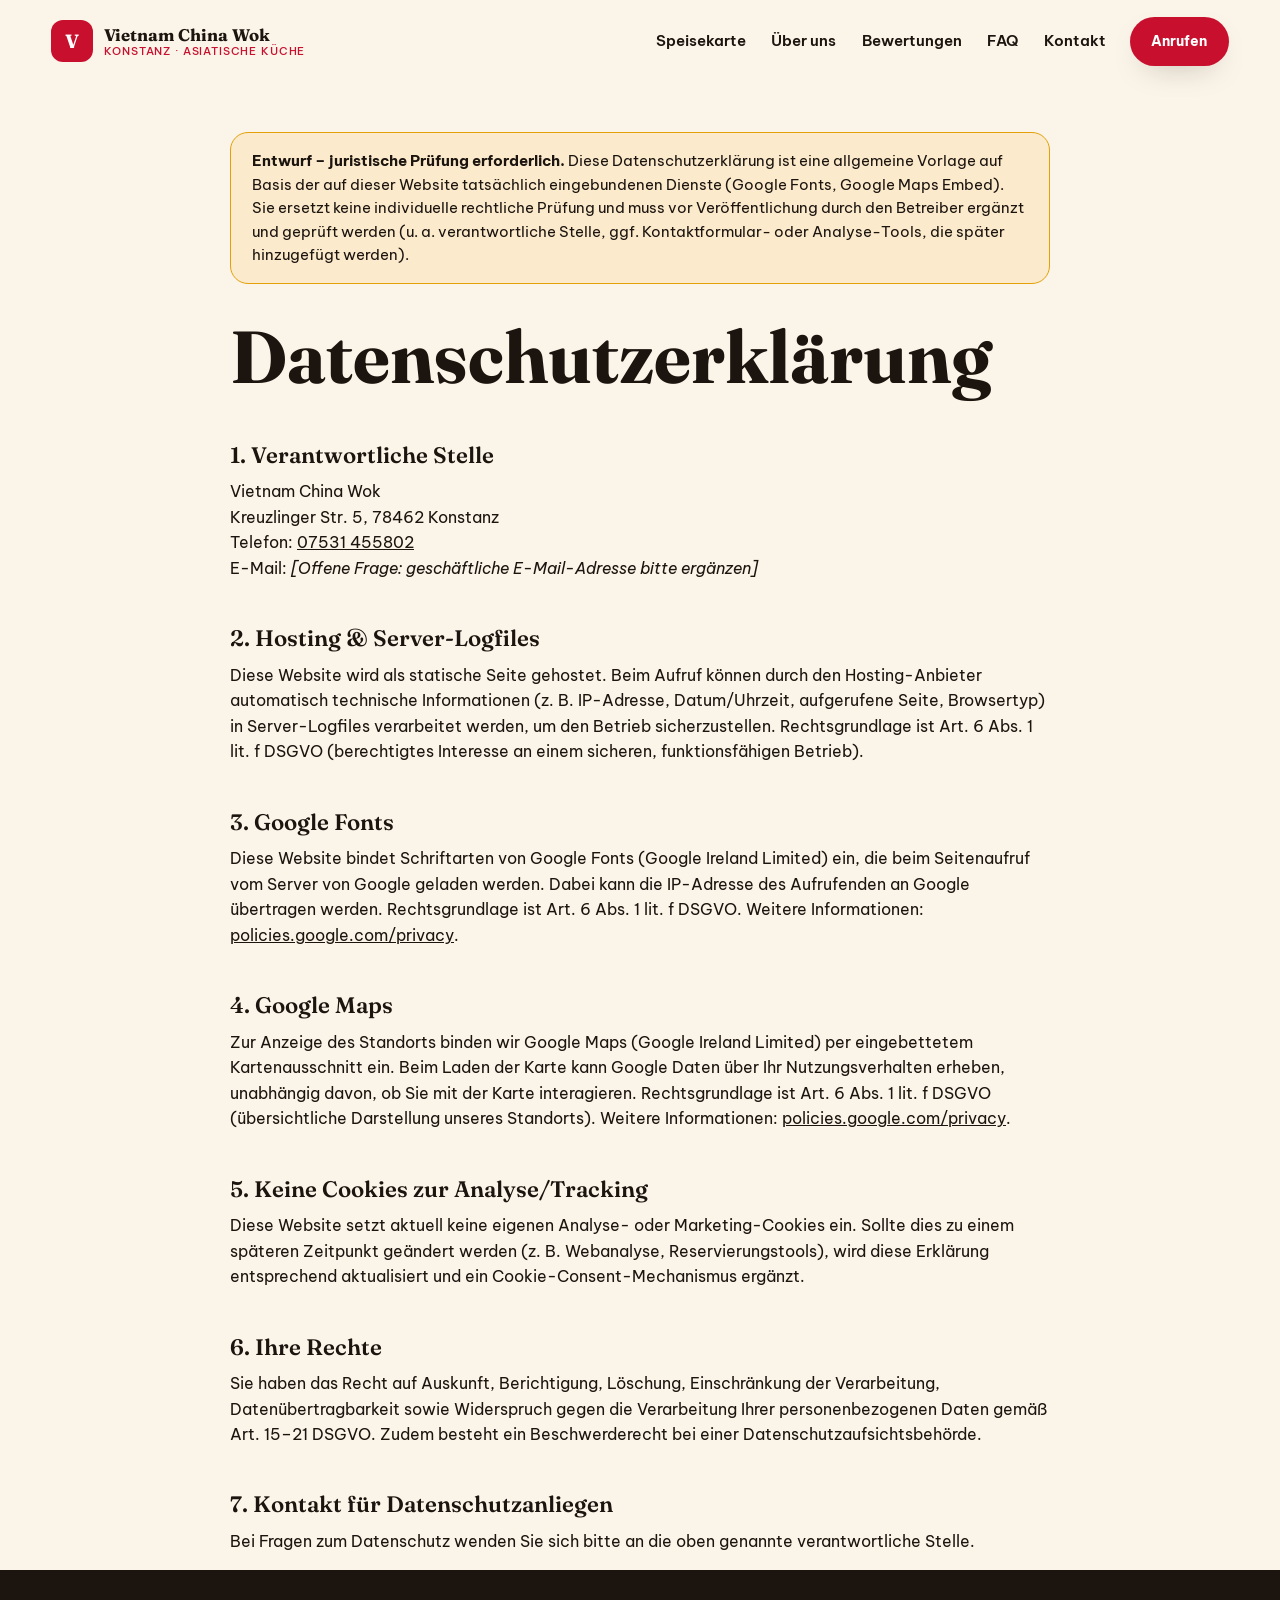
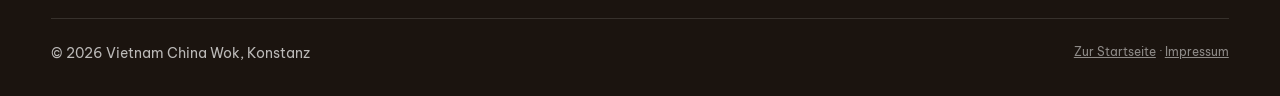
==== datenschutz.html @ 64f652b9 "Initial website: Vietnam China Wok Konstanz Static HTML/CSS/JS landing page with scroll-driven WebP " ====
<!doctype html>
<html lang="de">
<head>
<meta charset="UTF-8">
<meta name="viewport" content="width=device-width, initial-scale=1">
<title>Datenschutzerklärung – Vietnam China Wok Konstanz</title>
<meta name="robots" content="noindex, follow">
<link rel="canonical" href="https://vietnam-china-wok.aurora-innovations.de/datenschutz.html">
<link rel="icon" href="assets/icons/favicon.svg" type="image/svg+xml">
<link rel="preconnect" href="https://fonts.googleapis.com">
<link rel="preconnect" href="https://fonts.gstatic.com" crossorigin>
<link href="https://fonts.googleapis.com/css2?family=Be+Vietnam+Pro:wght@400;500;600;700&family=Fraunces:ital,wght@0,600;0,700;1,600&display=swap" rel="stylesheet">
<link rel="stylesheet" href="css/styles.css">
<!-- ENTWURF – juristische Prüfung erforderlich, bevor diese Seite live geschaltet wird. -->
</head>
<body>
<a class="skip-link" href="#main">Zum Inhalt springen</a>
<header class="site-header">
  <div class="container">
    <a class="brand" href="index.html">
      <span class="brand-mark" aria-hidden="true">V</span>
      <span class="brand-name">Vietnam China Wok<span>Konstanz · Asiatische Küche</span></span>
    </a>
    <nav class="nav" id="primary-nav" data-open="false" aria-label="Hauptnavigation">
      <a href="index.html#speisekarte-highlights">Speisekarte</a>
      <a href="index.html#ueber-uns">Über uns</a>
      <a href="index.html#bewertungen">Bewertungen</a>
      <a href="index.html#faq">FAQ</a>
      <a href="index.html#kontakt">Kontakt</a>
    </nav>
    <div class="header-cta">
      <a class="btn" href="tel:+497531455802">Anrufen</a>
      <button class="nav-toggle" id="nav-toggle" aria-expanded="false" aria-controls="primary-nav" aria-label="Menü öffnen">
        <svg viewBox="0 0 24 24" fill="none" stroke="currentColor" stroke-width="2" stroke-linecap="round"><path d="M3 6h18M3 12h18M3 18h18"/></svg>
      </button>
    </div>
  </div>
</header>

<main id="main" class="legal-page">
  <div class="container">
    <div class="legal-notice">
      <strong>Entwurf – juristische Prüfung erforderlich.</strong> Diese Datenschutzerklärung ist eine allgemeine Vorlage auf Basis der auf dieser Website tatsächlich eingebundenen Dienste (Google Fonts, Google Maps Embed). Sie ersetzt keine individuelle rechtliche Prüfung und muss vor Veröffentlichung durch den Betreiber ergänzt und geprüft werden (u. a. verantwortliche Stelle, ggf. Kontaktformular- oder Analyse-Tools, die später hinzugefügt werden).
    </div>

    <h1>Datenschutzerklärung</h1>

    <h2>1. Verantwortliche Stelle</h2>
    <p>
      Vietnam China Wok<br>
      Kreuzlinger Str. 5, 78462 Konstanz<br>
      Telefon: <a href="tel:+497531455802">07531 455802</a><br>
      E-Mail: <em>[Offene Frage: geschäftliche E-Mail-Adresse bitte ergänzen]</em>
    </p>

    <h2>2. Hosting &amp; Server-Logfiles</h2>
    <p>Diese Website wird als statische Seite gehostet. Beim Aufruf können durch den Hosting-Anbieter automatisch technische Informationen (z. B. IP-Adresse, Datum/Uhrzeit, aufgerufene Seite, Browsertyp) in Server-Logfiles verarbeitet werden, um den Betrieb sicherzustellen. Rechtsgrundlage ist Art. 6 Abs. 1 lit. f DSGVO (berechtigtes Interesse an einem sicheren, funktionsfähigen Betrieb).</p>

    <h2>3. Google Fonts</h2>
    <p>Diese Website bindet Schriftarten von Google Fonts (Google Ireland Limited) ein, die beim Seitenaufruf vom Server von Google geladen werden. Dabei kann die IP-Adresse des Aufrufenden an Google übertragen werden. Rechtsgrundlage ist Art. 6 Abs. 1 lit. f DSGVO. Weitere Informationen: <a href="https://policies.google.com/privacy" target="_blank" rel="noopener noreferrer">policies.google.com/privacy</a>.</p>

    <h2>4. Google Maps</h2>
    <p>Zur Anzeige des Standorts binden wir Google Maps (Google Ireland Limited) per eingebettetem Kartenausschnitt ein. Beim Laden der Karte kann Google Daten über Ihr Nutzungsverhalten erheben, unabhängig davon, ob Sie mit der Karte interagieren. Rechtsgrundlage ist Art. 6 Abs. 1 lit. f DSGVO (übersichtliche Darstellung unseres Standorts). Weitere Informationen: <a href="https://policies.google.com/privacy" target="_blank" rel="noopener noreferrer">policies.google.com/privacy</a>.</p>

    <h2>5. Keine Cookies zur Analyse/Tracking</h2>
    <p>Diese Website setzt aktuell keine eigenen Analyse- oder Marketing-Cookies ein. Sollte dies zu einem späteren Zeitpunkt geändert werden (z. B. Webanalyse, Reservierungstools), wird diese Erklärung entsprechend aktualisiert und ein Cookie-Consent-Mechanismus ergänzt.</p>

    <h2>6. Ihre Rechte</h2>
    <p>Sie haben das Recht auf Auskunft, Berichtigung, Löschung, Einschränkung der Verarbeitung, Datenübertragbarkeit sowie Widerspruch gegen die Verarbeitung Ihrer personenbezogenen Daten gemäß Art. 15–21 DSGVO. Zudem besteht ein Beschwerderecht bei einer Datenschutzaufsichtsbehörde.</p>

    <h2>7. Kontakt für Datenschutzanliegen</h2>
    <p>Bei Fragen zum Datenschutz wenden Sie sich bitte an die oben genannte verantwortliche Stelle.</p>
  </div>
</main>

<footer class="site-footer">
  <div class="container">
    <div class="footer-bottom">
      <span>&copy; <span id="current-year">2026</span> Vietnam China Wok, Konstanz</span>
      <span class="legal-note"><a href="index.html" style="color:inherit;">Zur Startseite</a> &middot; <a href="impressum.html" style="color:inherit;">Impressum</a></span>
    </div>
  </div>
</footer>
<script src="js/main.js" defer></script>
</body>
</html>
---- css/styles.css ----
/* ==========================================================================
   Vietnam China Wok – Design Tokens & Base
   ========================================================================== */

:root {
  --color-bg: #FBF4E8;
  --color-bg-alt: #F3E5C8;
  --color-surface: #FFFFFF;
  --color-ink: #1B140F;
  --color-ink-soft: #5B4C42;
  --color-primary: #C8102E;
  --color-primary-dark: #8F0B21;
  --color-primary-soft: #F6D9DD;
  --color-accent: #E3A008;
  --color-accent-soft: #FBEACB;
  --color-line: rgba(27, 20, 15, 0.12);

  --font-display: "Fraunces", "Georgia", serif;
  --font-body: "Be Vietnam Pro", "Segoe UI", system-ui, sans-serif;

  --radius-sm: 10px;
  --radius-md: 18px;
  --radius-lg: 28px;

  --shadow-soft: 0 12px 32px -16px rgba(27, 20, 15, 0.35);
  --shadow-strong: 0 24px 60px -20px rgba(27, 20, 15, 0.45);

  --container: min(1180px, 92vw);
  --header-h: 84px;

  color-scheme: light;
}

* , *::before, *::after { box-sizing: border-box; }

html {
  scroll-behavior: smooth;
  scroll-padding-top: calc(var(--header-h) + 12px);
}

@media (prefers-reduced-motion: reduce) {
  html { scroll-behavior: auto; }
}

body {
  margin: 0;
  font-family: var(--font-body);
  color: var(--color-ink);
  background: var(--color-bg);
  line-height: 1.6;
  font-size: 16px;
  -webkit-font-smoothing: antialiased;
}

img { max-width: 100%; display: block; }

a { color: inherit; }

h1, h2, h3, h4 {
  font-family: var(--font-display);
  line-height: 1.12;
  margin: 0 0 0.5em;
  color: var(--color-ink);
  font-weight: 600;
}

h1 { font-size: clamp(2.6rem, 6vw, 4.6rem); font-weight: 700; }
h2 { font-size: clamp(2rem, 4vw, 2.9rem); }
h3 { font-size: clamp(1.25rem, 2.4vw, 1.6rem); }

p { margin: 0 0 1em; }

.container {
  width: var(--container);
  margin-inline: auto;
}

.eyebrow {
  display: inline-flex;
  align-items: center;
  gap: 0.5em;
  font-family: var(--font-body);
  font-weight: 700;
  letter-spacing: 0.14em;
  text-transform: uppercase;
  font-size: 0.78rem;
  color: var(--color-primary);
  margin-bottom: 0.9em;
}

.eyebrow::before {
  content: "";
  width: 22px;
  height: 2px;
  background: var(--color-accent);
  display: inline-block;
}

.section {
  padding: clamp(3.5rem, 8vw, 6.5rem) 0;
}

.section--alt { background: var(--color-bg-alt); }

.section-head {
  max-width: 640px;
  margin-bottom: clamp(2rem, 4vw, 3rem);
}

.section-head.center { margin-inline: auto; text-align: center; }

.lede {
  font-size: 1.15rem;
  color: var(--color-ink-soft);
}

/* Buttons ------------------------------------------------------------- */

.btn {
  --btn-bg: var(--color-primary);
  --btn-fg: #fff;
  display: inline-flex;
  align-items: center;
  justify-content: center;
  gap: 0.6em;
  padding: 0.95em 1.7em;
  border-radius: 999px;
  font-weight: 700;
  font-size: 0.98rem;
  text-decoration: none;
  background: var(--btn-bg);
  color: var(--btn-fg);
  border: 2px solid transparent;
  cursor: pointer;
  transition: transform 0.25s ease, box-shadow 0.25s ease, background 0.25s ease;
  box-shadow: var(--shadow-soft);
}

.btn:hover, .btn:focus-visible { transform: translateY(-2px); box-shadow: var(--shadow-strong); }

.btn--ghost {
  --btn-bg: transparent;
  --btn-fg: var(--color-ink);
  border-color: var(--color-ink);
  box-shadow: none;
}

.btn--ghost:hover, .btn--ghost:focus-visible {
  background: var(--color-ink);
  --btn-fg: var(--color-bg);
}

.btn--on-dark {
  --btn-bg: var(--color-accent);
  --btn-fg: #1B140F;
}

.btn--ghost-on-dark {
  --btn-bg: transparent;
  --btn-fg: #fff;
  border-color: rgba(255,255,255,0.65);
  box-shadow: none;
}
.btn--ghost-on-dark:hover, .btn--ghost-on-dark:focus-visible {
  background: rgba(255,255,255,0.12);
  --btn-fg: #fff;
}

:focus-visible {
  outline: 3px solid var(--color-accent);
  outline-offset: 3px;
}

/* Skip link ------------------------------------------------------------ */
.skip-link {
  position: absolute;
  left: 1rem;
  top: -60px;
  background: var(--color-ink);
  color: #fff;
  padding: 0.8em 1.2em;
  border-radius: var(--radius-sm);
  z-index: 1000;
  transition: top 0.2s ease;
}
.skip-link:focus { top: 1rem; }

/* Header ---------------------------------------------------------------- */

.site-header {
  position: fixed;
  inset: 0 0 auto 0;
  height: var(--header-h);
  z-index: 500;
  display: flex;
  align-items: center;
  border-bottom: 1px solid transparent;
  transition: border-color 0.3s ease, box-shadow 0.3s ease;
}

/* backdrop-filter lives on a ::before (not the header itself) so it doesn't
   become the containing block for the fixed-position mobile nav panel. */
.site-header::before {
  content: "";
  position: absolute;
  inset: 0;
  z-index: -1;
  background: rgba(251, 244, 232, 0.85);
  backdrop-filter: blur(10px);
  transition: background 0.3s ease;
}

.site-header.is-scrolled {
  border-color: var(--color-line);
  box-shadow: 0 8px 24px -18px rgba(0,0,0,0.4);
}

.site-header.is-scrolled::before {
  background: rgba(251, 244, 232, 0.96);
}

.site-header .container {
  display: flex;
  align-items: center;
  justify-content: space-between;
  gap: 1.5rem;
}

.brand {
  display: flex;
  align-items: center;
  gap: 0.7em;
  text-decoration: none;
  flex: 0 0 auto;
  margin-right: auto;
}

.brand-mark {
  width: 42px;
  height: 42px;
  border-radius: 12px;
  background: var(--color-primary);
  color: #fff;
  display: grid;
  place-items: center;
  font-family: var(--font-display);
  font-weight: 700;
  font-size: 1.2rem;
  flex-shrink: 0;
}

.brand-name {
  font-family: var(--font-display);
  font-weight: 700;
  font-size: 1.05rem;
  color: var(--color-ink);
  white-space: nowrap;
  line-height: 1.15;
}
.brand-name span { display: block; font-family: var(--font-body); font-weight: 500; font-size: 0.66rem; letter-spacing: 0.08em; text-transform: uppercase; color: var(--color-primary); }

.nav {
  display: flex;
  align-items: center;
  gap: clamp(1.1rem, 2vw, 2.1rem);
}

.nav a {
  text-decoration: none;
  font-weight: 600;
  font-size: 0.95rem;
  white-space: nowrap;
  color: var(--color-ink);
  position: relative;
  padding: 0.3em 0;
}

.nav a::after {
  content: "";
  position: absolute;
  left: 0; right: 0; bottom: -2px;
  height: 2px;
  background: var(--color-primary);
  transform: scaleX(0);
  transform-origin: left;
  transition: transform 0.25s ease;
}

.nav a:hover::after, .nav a:focus-visible::after { transform: scaleX(1); }

.header-cta { display: flex; align-items: center; gap: 0.9rem; flex: 0 0 auto; }
.header-cta .btn { padding: 0.75em 1.35em; font-size: 0.9rem; }

.nav-toggle {
  display: none;
  width: 44px; height: 44px;
  border-radius: 10px;
  border: 1px solid var(--color-line);
  background: var(--color-surface);
  align-items: center;
  justify-content: center;
  cursor: pointer;
}
.nav-toggle svg { width: 22px; height: 22px; }

@media (max-width: 900px) {
  .nav { position: fixed; inset: var(--header-h) 0 0 0; background: var(--color-bg); flex-direction: column; justify-content: flex-start; padding: 2rem 6vw; gap: 1.4rem; transform: translateX(100%); transition: transform 0.3s ease; overflow-y: auto; }
  .nav[data-open="true"] { transform: translateX(0); }
  .nav a { font-size: 1.2rem; }
  .nav-toggle { display: inline-flex; }
  .header-cta .btn--ghost { display: none; }
}

@media (max-width: 480px) {
  .brand-name { font-size: 0.88rem; white-space: normal; line-height: 1.2; }
  .brand-name span { display: none; }
  .brand-mark { width: 36px; height: 36px; font-size: 1.05rem; }
  .header-cta { gap: 0.5rem; }
  .header-cta .btn { padding: 0.65em 0.9em; font-size: 0.82rem; }
  .nav-toggle { width: 38px; height: 38px; }
  .site-header .container { gap: 0.6rem; }
}

/* ==========================================================================
   Hero
   ========================================================================== */

.hero-wrapper {
  position: relative;
  height: 380vh;
}

.hero-sticky {
  position: sticky;
  top: 0;
  height: 100vh;
  overflow: hidden;
  display: flex;
  align-items: center;
  color: #fff;
}

.hero-bg {
  position: absolute;
  inset: 0;
  z-index: 0;
  background: #1B140F;
}

.hero-bg canvas,
.hero-bg img.hero-poster {
  position: absolute;
  inset: 0;
  width: 100%;
  height: 100%;
  object-fit: cover;
}

.hero-bg::after {
  content: "";
  position: absolute;
  inset: 0;
  background: linear-gradient(180deg, rgba(15, 10, 8, 0.55) 0%, rgba(15, 10, 8, 0.35) 40%, rgba(15, 10, 8, 0.78) 100%);
}

.hero-content {
  position: relative;
  z-index: 2;
  width: var(--container);
  margin-inline: auto;
  max-width: 720px;
}

.hero-content .eyebrow { color: var(--color-accent); }
.hero-content .eyebrow::before { background: #fff; }

.hero-content h1 { color: #fff; }
.hero-content h1 em { font-style: italic; color: var(--color-accent); }

.hero-lede {
  font-size: 1.2rem;
  color: rgba(255,255,255,0.88);
  max-width: 46ch;
}

.hero-actions { display: flex; gap: 1rem; flex-wrap: wrap; margin-top: 1.8rem; }

.hero-meta {
  margin-top: 3rem;
  display: flex;
  gap: 2.2rem;
  flex-wrap: wrap;
  font-size: 0.9rem;
  color: rgba(255,255,255,0.85);
}
.hero-meta strong { display: block; color: #fff; font-family: var(--font-display); font-size: 1.3rem; }

.scroll-cue {
  position: absolute;
  left: 50%;
  bottom: 2.2rem;
  transform: translateX(-50%);
  z-index: 2;
  display: flex;
  flex-direction: column;
  align-items: center;
  gap: 0.5rem;
  color: rgba(255,255,255,0.75);
  font-size: 0.72rem;
  letter-spacing: 0.16em;
  text-transform: uppercase;
}
.scroll-cue .stick { width: 1px; height: 34px; background: linear-gradient(180deg, rgba(255,255,255,0.9), transparent); animation: scrollcue 1.8s ease-in-out infinite; }

@keyframes scrollcue {
  0% { transform: scaleY(0.3); opacity: 0.3; transform-origin: top; }
  50% { transform: scaleY(1); opacity: 1; transform-origin: top; }
  100% { transform: scaleY(0.3); opacity: 0.3; transform-origin: bottom; }
}

@media (prefers-reduced-motion: reduce) {
  .hero-wrapper { height: auto; }
  .hero-sticky { position: relative; height: 92vh; min-height: 620px; }
  .scroll-cue .stick { animation: none; height: 24px; }
}

@media (max-width: 900px) {
  .hero-wrapper { height: 320vh; }
  .hero-sticky { min-height: 560px; align-items: flex-start; padding-top: calc(var(--header-h) + 1.6rem); }
  .hero-meta { gap: 1.4rem; }
}

/* ==========================================================================
   USP strip
   ========================================================================== */

.usp-strip {
  background: var(--color-ink);
  color: #fff;
  position: relative;
  z-index: 3;
}

.usp-strip .container {
  display: grid;
  grid-template-columns: repeat(4, 1fr);
  gap: 1.5rem;
  padding-block: 2.2rem;
}

.usp-item { display: flex; align-items: flex-start; gap: 0.8rem; }
.usp-item svg { width: 26px; height: 26px; flex-shrink: 0; color: var(--color-accent); margin-top: 2px; }
.usp-item h3 { font-size: 0.98rem; margin-bottom: 0.15em; color: #fff; }
.usp-item p { margin: 0; font-size: 0.85rem; color: rgba(255,255,255,0.72); }

@media (max-width: 900px) {
  .usp-strip .container { grid-template-columns: repeat(2, 1fr); }
}

/* ==========================================================================
   Menu highlights
   ========================================================================== */

.menu-grid {
  display: grid;
  grid-template-columns: repeat(3, 1fr);
  gap: 1.6rem;
}

.menu-card {
  background: var(--color-surface);
  border-radius: var(--radius-lg);
  overflow: hidden;
  box-shadow: var(--shadow-soft);
  display: flex;
  flex-direction: column;
  transition: transform 0.3s ease, box-shadow 0.3s ease;
}
.menu-card:hover { transform: translateY(-6px); box-shadow: var(--shadow-strong); }

.menu-card figure { margin: 0; aspect-ratio: 4/3; overflow: hidden; }
.menu-card img { width: 100%; height: 100%; object-fit: cover; transition: transform 0.5s ease; }
.menu-card:hover img { transform: scale(1.06); }

.menu-card-body { padding: 1.4rem 1.5rem 1.7rem; display: flex; flex-direction: column; gap: 0.5rem; flex: 1; }
.menu-card-body .tag { font-size: 0.72rem; text-transform: uppercase; letter-spacing: 0.1em; color: var(--color-primary); font-weight: 700; }
.menu-card-body p { color: var(--color-ink-soft); font-size: 0.94rem; margin-bottom: 0; }

.menu-note {
  margin-top: 2.2rem;
  padding: 1.1rem 1.4rem;
  border-radius: var(--radius-md);
  background: var(--color-accent-soft);
  border: 1px dashed var(--color-accent);
  font-size: 0.92rem;
  color: var(--color-ink-soft);
}

@media (max-width: 960px) {
  .menu-grid { grid-template-columns: repeat(2, 1fr); }
}
@media (max-width: 620px) {
  .menu-grid { grid-template-columns: 1fr; }
}

/* ==========================================================================
   About / split section
   ========================================================================== */

.split {
  display: grid;
  grid-template-columns: 1fr 1fr;
  gap: clamp(2rem, 5vw, 4rem);
  align-items: center;
}

.split-media {
  position: relative;
  border-radius: var(--radius-lg);
  overflow: hidden;
  box-shadow: var(--shadow-strong);
  aspect-ratio: 5/4;
}
.split-media img { width: 100%; height: 100%; object-fit: cover; }

.stat-card {
  position: absolute;
  left: 1.4rem;
  bottom: 1.4rem;
  background: rgba(27,20,15,0.85);
  color: #fff;
  padding: 1rem 1.3rem;
  border-radius: var(--radius-md);
  backdrop-filter: blur(6px);
}
.stat-card strong { display: block; font-family: var(--font-display); font-size: 1.6rem; color: var(--color-accent); }
.stat-card span { font-size: 0.78rem; color: rgba(255,255,255,0.8); }

.about-list { list-style: none; margin: 1.6rem 0 0; padding: 0; display: grid; gap: 0.9rem; }
.about-list li { display: flex; gap: 0.7em; align-items: flex-start; font-size: 0.98rem; color: var(--color-ink-soft); }
.about-list svg { width: 20px; height: 20px; color: var(--color-primary); flex-shrink: 0; margin-top: 2px; }

@media (max-width: 900px) {
  .split { grid-template-columns: 1fr; }
}

/* ==========================================================================
   Testimonials
   ========================================================================== */

.testimonial-grid {
  display: grid;
  grid-template-columns: repeat(3, 1fr);
  gap: 1.5rem;
}

.testimonial-card {
  background: var(--color-surface);
  border-radius: var(--radius-lg);
  padding: 1.8rem;
  box-shadow: var(--shadow-soft);
}

.stars { color: var(--color-accent); letter-spacing: 0.15em; margin-bottom: 0.7em; font-size: 1rem; }
.testimonial-card p { font-size: 0.98rem; color: var(--color-ink-soft); font-style: italic; }
.testimonial-card footer { font-size: 0.82rem; font-weight: 700; color: var(--color-ink); margin-top: 0.8em; }

.rating-banner {
  display: flex;
  gap: 2.4rem;
  flex-wrap: wrap;
  align-items: center;
  margin-top: 2.4rem;
  padding-top: 1.8rem;
  border-top: 1px solid var(--color-line);
}
.rating-banner .rb-item strong { font-family: var(--font-display); font-size: 1.7rem; display: block; }
.rating-banner .rb-item span { font-size: 0.8rem; color: var(--color-ink-soft); }

@media (max-width: 960px) {
  .testimonial-grid { grid-template-columns: 1fr; }
}

/* ==========================================================================
   FAQ
   ========================================================================== */

.faq-list { display: grid; gap: 0.9rem; max-width: 820px; }

.faq-item {
  background: var(--color-surface);
  border-radius: var(--radius-md);
  box-shadow: var(--shadow-soft);
  overflow: hidden;
}

.faq-item summary {
  list-style: none;
  cursor: pointer;
  padding: 1.2rem 1.5rem;
  display: flex;
  align-items: center;
  justify-content: space-between;
  gap: 1rem;
  font-weight: 700;
  font-size: 1rem;
}
.faq-item summary::-webkit-details-marker { display: none; }
.faq-item summary .plus { flex-shrink: 0; width: 24px; height: 24px; border-radius: 50%; background: var(--color-accent-soft); color: var(--color-primary); display: grid; place-items: center; font-size: 1.1rem; transition: transform 0.25s ease; }
.faq-item[open] summary .plus { transform: rotate(45deg); }

.faq-item .faq-answer { padding: 0 1.5rem 1.4rem; color: var(--color-ink-soft); font-size: 0.96rem; }

/* ==========================================================================
   Contact / Map / Hours
   ========================================================================== */

.contact-grid {
  display: grid;
  grid-template-columns: 1fr 1.2fr;
  gap: clamp(1.6rem, 4vw, 3rem);
  align-items: stretch;
}

.contact-card {
  background: var(--color-ink);
  color: #fff;
  border-radius: var(--radius-lg);
  padding: clamp(1.8rem, 3vw, 2.6rem);
  display: flex;
  flex-direction: column;
  gap: 1.6rem;
}

.contact-row { display: flex; gap: 0.9rem; align-items: flex-start; }
.contact-row svg { width: 22px; height: 22px; color: var(--color-accent); flex-shrink: 0; margin-top: 2px; }
.contact-row h3 { color: #fff; font-size: 0.95rem; margin-bottom: 0.2em; }
.contact-row p, .contact-row a { color: rgba(255,255,255,0.78); text-decoration: none; font-size: 0.94rem; }
.contact-row a:hover { color: var(--color-accent); }

.hours-table { width: 100%; border-collapse: collapse; font-size: 0.94rem; }
.hours-table td { padding: 0.35em 0; color: rgba(255,255,255,0.85); }
.hours-table td:last-child { text-align: right; font-weight: 600; color: #fff; }

.hours-note { font-size: 0.8rem; color: rgba(255,255,255,0.55); margin-top: -0.6rem; }

.map-frame {
  border-radius: var(--radius-lg);
  overflow: hidden;
  box-shadow: var(--shadow-soft);
  min-height: 340px;
}
.map-frame iframe { width: 100%; height: 100%; min-height: 340px; border: 0; display: block; }

.social-row { display: flex; gap: 0.7rem; margin-top: auto; }
.social-row a { width: 40px; height: 40px; border-radius: 50%; border: 1px solid rgba(255,255,255,0.3); display: grid; place-items: center; transition: background 0.2s ease, border-color 0.2s ease; }
.social-row a:hover { background: var(--color-accent); border-color: var(--color-accent); }
.social-row svg { width: 18px; height: 18px; }

@media (max-width: 900px) {
  .contact-grid { grid-template-columns: 1fr; }
}

/* ==========================================================================
   Final CTA
   ========================================================================== */

.final-cta {
  background: linear-gradient(135deg, var(--color-primary), var(--color-primary-dark));
  color: #fff;
  border-radius: var(--radius-lg);
  padding: clamp(2.4rem, 6vw, 4rem);
  text-align: center;
}
.final-cta h2 { color: #fff; }
.final-cta p { color: rgba(255,255,255,0.85); max-width: 52ch; margin-inline: auto; }
.final-cta .hero-actions { justify-content: center; }

/* ==========================================================================
   Footer
   ========================================================================== */

.site-footer {
  background: var(--color-ink);
  color: rgba(255,255,255,0.7);
  padding: 3rem 0 2rem;
  font-size: 0.88rem;
}
.footer-grid { display: flex; flex-wrap: wrap; justify-content: space-between; gap: 2rem; margin-bottom: 2rem; }
.footer-brand { max-width: 320px; }
.footer-brand .brand-name { color: #fff; }
.footer-links { display: flex; gap: 2.5rem; flex-wrap: wrap; }
.footer-links h4 { color: #fff; font-family: var(--font-body); font-size: 0.82rem; text-transform: uppercase; letter-spacing: 0.08em; margin-bottom: 0.8em; }
.footer-links ul { list-style: none; margin: 0; padding: 0; display: grid; gap: 0.55em; }
.footer-links a { text-decoration: none; color: rgba(255,255,255,0.68); }
.footer-links a:hover { color: var(--color-accent); }
.footer-bottom { border-top: 1px solid rgba(255,255,255,0.12); padding-top: 1.4rem; display: flex; flex-wrap: wrap; gap: 1rem; justify-content: space-between; }
.footer-bottom .legal-note { color: rgba(255,255,255,0.5); font-size: 0.78rem; max-width: 60ch; }

/* ==========================================================================
   Legal pages
   ========================================================================== */

.legal-page { padding-top: calc(var(--header-h) + 3rem); }
.legal-page .container { max-width: 820px; }
.legal-page h1 { margin-bottom: 0.3em; }
.legal-page h2 { margin-top: 2em; font-size: 1.4rem; }
.legal-notice {
  background: var(--color-accent-soft);
  border: 1px solid var(--color-accent);
  border-radius: var(--radius-md);
  padding: 1rem 1.3rem;
  font-size: 0.92rem;
  margin-bottom: 2rem;
}

/* Menu page -------------------------------------------------------------- */
.menu-page-list { display: grid; gap: 2.6rem; }
.menu-category h2 { border-bottom: 2px solid var(--color-accent); padding-bottom: 0.4em; margin-bottom: 1em; }
.menu-items { display: grid; gap: 0.9rem; }
.menu-line { display: flex; justify-content: space-between; gap: 1rem; padding: 0.7em 0; border-bottom: 1px dashed var(--color-line); }
.menu-line .name { font-weight: 700; }
.menu-line .desc { display: block; font-weight: 400; color: var(--color-ink-soft); font-size: 0.88rem; margin-top: 0.15em; }
.menu-line .price { font-weight: 700; color: var(--color-primary); white-space: nowrap; }

/* Utility ------------------------------------------------------------------ */
.visually-hidden {
  position: absolute !important;
  width: 1px; height: 1px;
  padding: 0; margin: -1px;
  overflow: hidden;
  clip: rect(0,0,0,0);
  white-space: nowrap;
  border: 0;
}

.top-spacer { height: var(--header-h); }
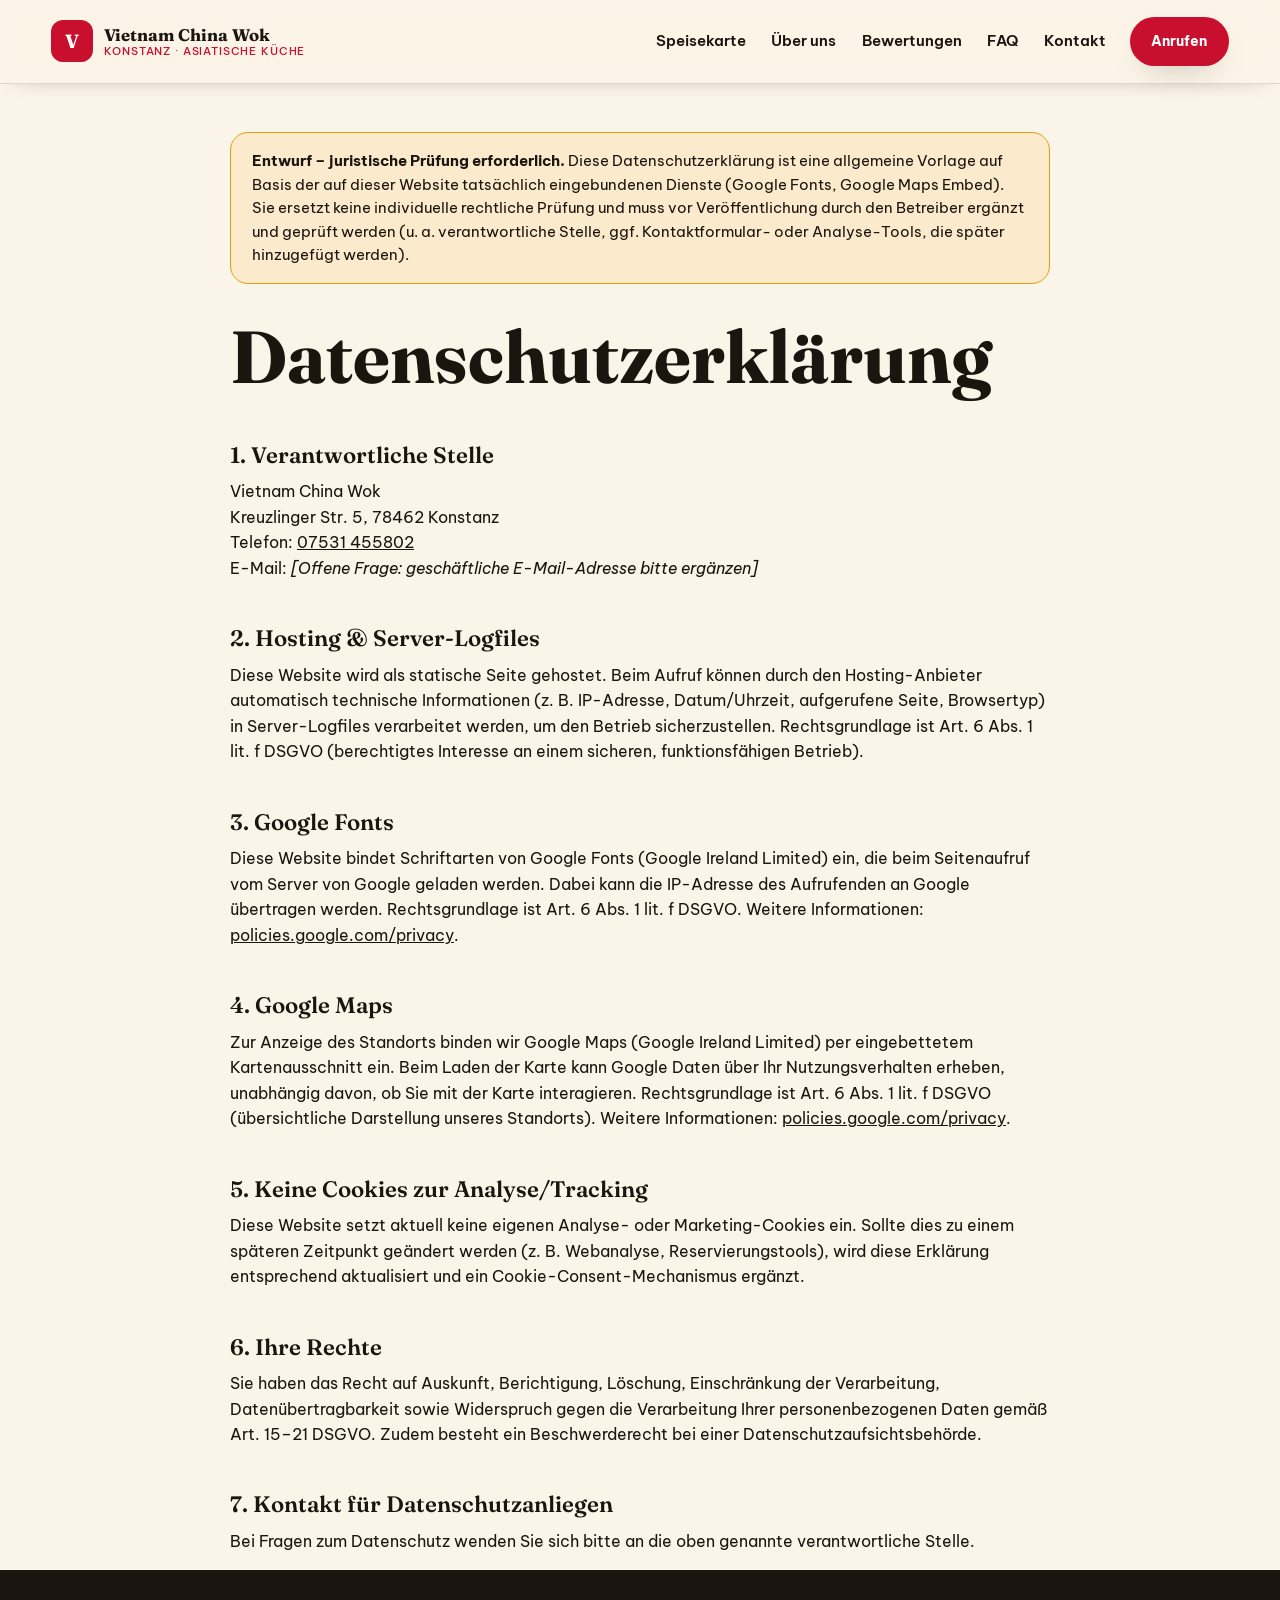
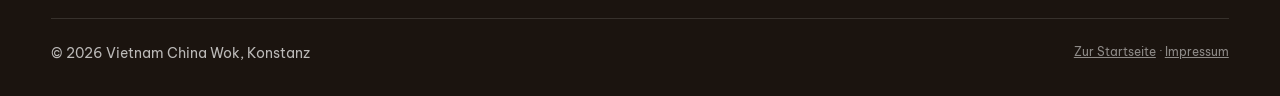
==== commit 64869f60: "Add real interactive menu, transparent header, updated favicon - Replace speisekarte.html with the r" ====
--- a/datenschutz.html
+++ b/datenschutz.html
@@ -15,7 +15,7 @@
 </head>
 <body>
 <a class="skip-link" href="#main">Zum Inhalt springen</a>
-<header class="site-header">
+<header class="site-header site-header--solid">
   <div class="container">
     <a class="brand" href="index.html">
       <span class="brand-mark" aria-hidden="true">V</span>
--- a/css/styles.css
+++ b/css/styles.css
@@ -188,35 +188,47 @@
 /* Header ---------------------------------------------------------------- */
 
 .site-header {
+  --header-fg: #ffffff;
+  --header-fg-soft: rgba(255, 255, 255, 0.82);
+  --header-accent: var(--color-accent);
   position: fixed;
   inset: 0 0 auto 0;
   height: var(--header-h);
   z-index: 500;
   display: flex;
   align-items: center;
+  color: var(--header-fg);
   border-bottom: 1px solid transparent;
-  transition: border-color 0.3s ease, box-shadow 0.3s ease;
-}
-
-/* backdrop-filter lives on a ::before (not the header itself) so it doesn't
-   become the containing block for the fixed-position mobile nav panel. */
+  transition: border-color 0.3s ease, box-shadow 0.3s ease, color 0.3s ease;
+}
+
+/* Transparent by default so the dark hero shows through; the cream blur
+   backdrop only fades in once scrolled (or always, on non-hero pages via
+   .site-header--solid). Lives on a ::before (not the header itself) so it
+   doesn't become the containing block for the fixed-position mobile nav panel. */
 .site-header::before {
   content: "";
   position: absolute;
   inset: 0;
   z-index: -1;
-  background: rgba(251, 244, 232, 0.85);
-  backdrop-filter: blur(10px);
-  transition: background 0.3s ease;
-}
-
-.site-header.is-scrolled {
+  background: rgba(251, 244, 232, 0);
+  backdrop-filter: blur(0px);
+  transition: background 0.3s ease, backdrop-filter 0.3s ease;
+}
+
+.site-header.is-scrolled,
+.site-header.site-header--solid {
+  --header-fg: var(--color-ink);
+  --header-fg-soft: var(--color-ink-soft);
+  --header-accent: var(--color-primary);
   border-color: var(--color-line);
   box-shadow: 0 8px 24px -18px rgba(0,0,0,0.4);
 }
 
-.site-header.is-scrolled::before {
+.site-header.is-scrolled::before,
+.site-header.site-header--solid::before {
   background: rgba(251, 244, 232, 0.96);
+  backdrop-filter: blur(10px);
 }
 
 .site-header .container {
@@ -253,11 +265,12 @@
   font-family: var(--font-display);
   font-weight: 700;
   font-size: 1.05rem;
-  color: var(--color-ink);
+  color: var(--header-fg);
   white-space: nowrap;
   line-height: 1.15;
-}
-.brand-name span { display: block; font-family: var(--font-body); font-weight: 500; font-size: 0.66rem; letter-spacing: 0.08em; text-transform: uppercase; color: var(--color-primary); }
+  transition: color 0.3s ease;
+}
+.brand-name span { display: block; font-family: var(--font-body); font-weight: 500; font-size: 0.66rem; letter-spacing: 0.08em; text-transform: uppercase; color: var(--header-accent); transition: color 0.3s ease; }
 
 .nav {
   display: flex;
@@ -270,9 +283,10 @@
   font-weight: 600;
   font-size: 0.95rem;
   white-space: nowrap;
-  color: var(--color-ink);
+  color: var(--header-fg);
   position: relative;
   padding: 0.3em 0;
+  transition: color 0.3s ease;
 }
 
 .nav a::after {
@@ -280,7 +294,7 @@
   position: absolute;
   left: 0; right: 0; bottom: -2px;
   height: 2px;
-  background: var(--color-primary);
+  background: var(--header-accent);
   transform: scaleX(0);
   transform-origin: left;
   transition: transform 0.25s ease;
@@ -290,23 +304,31 @@
 
 .header-cta { display: flex; align-items: center; gap: 0.9rem; flex: 0 0 auto; }
 .header-cta .btn { padding: 0.75em 1.35em; font-size: 0.9rem; }
+.header-cta .btn--ghost { --btn-fg: var(--header-fg); border-color: var(--header-fg); transition: color 0.3s ease, border-color 0.3s ease, background 0.3s ease; }
+.header-cta .btn--ghost:hover, .header-cta .btn--ghost:focus-visible { background: var(--header-fg); --btn-fg: var(--color-bg); }
+.site-header.is-scrolled .header-cta .btn--ghost:hover,
+.site-header.site-header--solid .header-cta .btn--ghost:hover { --btn-fg: #fff; }
 
 .nav-toggle {
   display: none;
   width: 44px; height: 44px;
   border-radius: 10px;
-  border: 1px solid var(--color-line);
-  background: var(--color-surface);
+  border: 1px solid var(--header-fg-soft);
+  background: transparent;
+  color: var(--header-fg);
   align-items: center;
   justify-content: center;
   cursor: pointer;
+  transition: color 0.3s ease, border-color 0.3s ease, background 0.3s ease;
 }
 .nav-toggle svg { width: 22px; height: 22px; }
+.site-header.is-scrolled .nav-toggle,
+.site-header.site-header--solid .nav-toggle { background: var(--color-surface); border-color: var(--color-line); }
 
 @media (max-width: 900px) {
   .nav { position: fixed; inset: var(--header-h) 0 0 0; background: var(--color-bg); flex-direction: column; justify-content: flex-start; padding: 2rem 6vw; gap: 1.4rem; transform: translateX(100%); transition: transform 0.3s ease; overflow-y: auto; }
   .nav[data-open="true"] { transform: translateX(0); }
-  .nav a { font-size: 1.2rem; }
+  .nav a { font-size: 1.2rem; color: var(--color-ink); }
   .nav-toggle { display: inline-flex; }
   .header-cta .btn--ghost { display: none; }
 }
@@ -715,13 +737,210 @@
 }
 
 /* Menu page -------------------------------------------------------------- */
-.menu-page-list { display: grid; gap: 2.6rem; }
-.menu-category h2 { border-bottom: 2px solid var(--color-accent); padding-bottom: 0.4em; margin-bottom: 1em; }
-.menu-items { display: grid; gap: 0.9rem; }
-.menu-line { display: flex; justify-content: space-between; gap: 1rem; padding: 0.7em 0; border-bottom: 1px dashed var(--color-line); }
-.menu-line .name { font-weight: 700; }
-.menu-line .desc { display: block; font-weight: 400; color: var(--color-ink-soft); font-size: 0.88rem; margin-top: 0.15em; }
-.menu-line .price { font-weight: 700; color: var(--color-primary); white-space: nowrap; }
+
+.menu-page { padding-top: var(--header-h); }
+
+.menu-hero {
+  position: relative;
+  height: clamp(320px, 48vh, 560px);
+  overflow: hidden;
+  display: flex;
+  align-items: flex-end;
+  color: #fff;
+}
+.menu-hero-img {
+  position: absolute;
+  inset: 0;
+  width: 100%;
+  height: 100%;
+  object-fit: cover;
+  animation: menuHeroZoom 18s ease-in-out infinite alternate;
+}
+@keyframes menuHeroZoom {
+  from { transform: scale(1); }
+  to { transform: scale(1.08); }
+}
+@media (prefers-reduced-motion: reduce) {
+  .menu-hero-img { animation: none; }
+}
+.menu-hero::after {
+  content: "";
+  position: absolute;
+  inset: 0;
+  background: linear-gradient(180deg, rgba(15,10,8,0.35) 0%, rgba(15,10,8,0.55) 55%, rgba(15,10,8,0.88) 100%);
+}
+.menu-hero-content { position: relative; z-index: 2; padding-bottom: clamp(1.8rem, 4vw, 3rem); }
+.menu-hero-content .eyebrow { color: var(--color-accent); }
+.menu-hero-content .eyebrow::before { background: #fff; }
+.menu-hero-content h1 { color: #fff; max-width: 18ch; }
+.menu-hero-content .lede { color: rgba(255,255,255,0.85); max-width: 52ch; }
+
+.menu-filters {
+  display: flex;
+  flex-wrap: wrap;
+  gap: 0.7rem;
+  margin: 2.2rem 0 1.4rem;
+}
+.filter-chip {
+  display: inline-flex;
+  align-items: center;
+  gap: 0.4em;
+  padding: 0.6em 1.1em;
+  border-radius: 999px;
+  border: 1.5px solid var(--color-line);
+  background: var(--color-surface);
+  font-weight: 700;
+  font-size: 0.86rem;
+  cursor: pointer;
+  transition: background 0.2s ease, border-color 0.2s ease, color 0.2s ease;
+}
+.filter-chip:hover { border-color: var(--color-primary); }
+.filter-chip[aria-pressed="true"] {
+  background: var(--color-primary);
+  border-color: var(--color-primary);
+  color: #fff;
+}
+
+.menu-jump {
+  display: flex;
+  flex-wrap: wrap;
+  gap: 0.5rem;
+  margin-bottom: 2.4rem;
+}
+.menu-jump a {
+  font-size: 0.82rem;
+  font-weight: 600;
+  color: var(--color-ink-soft);
+  text-decoration: none;
+  padding: 0.4em 0.85em;
+  border-radius: 999px;
+  background: var(--color-bg-alt);
+}
+.menu-jump a:hover, .menu-jump a:focus-visible { color: var(--color-primary); background: var(--color-primary-soft); }
+
+.menu-cat {
+  background: var(--color-surface);
+  border-radius: var(--radius-lg);
+  box-shadow: var(--shadow-soft);
+  margin-bottom: 1.4rem;
+  overflow: hidden;
+  scroll-margin-top: calc(var(--header-h) + 1rem);
+}
+.menu-cat > summary {
+  list-style: none;
+  cursor: pointer;
+  padding: 1.3rem 1.6rem;
+  display: flex;
+  align-items: center;
+  gap: 0.9rem;
+  font-family: var(--font-display);
+  font-weight: 700;
+  font-size: 1.2rem;
+}
+.menu-cat > summary::-webkit-details-marker { display: none; }
+.menu-cat > summary .cat-icon { font-size: 1.4rem; }
+.menu-cat > summary .cat-count { margin-left: auto; font-family: var(--font-body); font-weight: 600; font-size: 0.8rem; color: var(--color-ink-soft); background: var(--color-bg-alt); padding: 0.3em 0.8em; border-radius: 999px; }
+.menu-cat > summary .chevron { flex-shrink: 0; width: 20px; height: 20px; transition: transform 0.25s ease; color: var(--color-ink-soft); }
+.menu-cat[open] > summary .chevron { transform: rotate(180deg); }
+.menu-cat .cat-note { margin: -0.6rem 1.6rem 1rem; font-size: 0.86rem; color: var(--color-ink-soft); font-style: italic; }
+
+.dish-grid {
+  display: grid;
+  grid-template-columns: repeat(2, 1fr);
+  gap: 0.9rem;
+  padding: 0 1.6rem 1.6rem;
+}
+@media (max-width: 720px) {
+  .dish-grid { grid-template-columns: 1fr; }
+}
+
+.dish-card {
+  border: 1px solid var(--color-line);
+  border-left: 4px solid var(--color-accent);
+  border-radius: var(--radius-md);
+  padding: 1rem 1.2rem;
+  transition: transform 0.2s ease, box-shadow 0.2s ease, opacity 0.2s ease;
+}
+.dish-card:hover { transform: translateY(-3px); box-shadow: var(--shadow-soft); }
+.dish-card[data-spice="2"] { border-left-color: var(--color-primary); }
+.dish-card[data-spice="3"] { border-left-color: var(--color-primary-dark); }
+
+.dish-head { display: flex; justify-content: space-between; align-items: baseline; gap: 0.8rem; }
+.dish-name { font-weight: 700; font-size: 1rem; }
+.dish-no { color: var(--color-ink-soft); font-weight: 500; }
+.dish-price { font-weight: 700; color: var(--color-primary); white-space: nowrap; font-size: 1rem; }
+.dish-desc { font-size: 0.88rem; color: var(--color-ink-soft); margin-top: 0.3em; }
+
+.dish-meta { display: flex; align-items: center; flex-wrap: wrap; gap: 0.5rem; margin-top: 0.6em; }
+.spice-flames { font-size: 0.8rem; letter-spacing: 1px; }
+.veg-badge { font-size: 0.75rem; background: #E7F2DF; color: #3C6E2E; padding: 0.15em 0.6em; border-radius: 999px; font-weight: 700; }
+.allergen-badges { display: inline-flex; gap: 0.28em; flex-wrap: wrap; }
+.allergen-badge {
+  display: inline-grid;
+  place-items: center;
+  width: 20px; height: 20px;
+  border-radius: 50%;
+  background: var(--color-bg-alt);
+  color: var(--color-ink-soft);
+  font-size: 0.66rem;
+  font-weight: 700;
+  cursor: help;
+}
+
+/* JS-only filtering: a dish hidden by the active filter */
+.dish-card[hidden] { display: none; }
+
+.menu-image-break {
+  position: relative;
+  height: 260px;
+  border-radius: var(--radius-lg);
+  overflow: hidden;
+  margin: 2.2rem 0;
+  box-shadow: var(--shadow-soft);
+}
+.menu-image-break img { width: 100%; height: 100%; object-fit: cover; }
+.menu-image-break .caption {
+  position: absolute;
+  left: 1.4rem;
+  bottom: 1.4rem;
+  color: #fff;
+  font-family: var(--font-display);
+  font-size: 1.3rem;
+  text-shadow: 0 2px 12px rgba(0,0,0,0.6);
+}
+.menu-image-break::after {
+  content: "";
+  position: absolute;
+  inset: 0;
+  background: linear-gradient(180deg, rgba(0,0,0,0) 40%, rgba(0,0,0,0.55) 100%);
+}
+
+.allergen-legend {
+  margin-top: 2.4rem;
+  background: var(--color-surface);
+  border-radius: var(--radius-lg);
+  box-shadow: var(--shadow-soft);
+  padding: 0;
+}
+.allergen-legend > summary {
+  list-style: none;
+  cursor: pointer;
+  padding: 1.2rem 1.6rem;
+  font-weight: 700;
+  display: flex;
+  align-items: center;
+  gap: 0.6em;
+}
+.allergen-legend > summary::-webkit-details-marker { display: none; }
+.legend-grid {
+  display: grid;
+  grid-template-columns: repeat(2, 1fr);
+  gap: 0.5rem 1.5rem;
+  padding: 0 1.6rem 1.6rem;
+  font-size: 0.88rem;
+  color: var(--color-ink-soft);
+}
+@media (max-width: 620px) { .legend-grid { grid-template-columns: 1fr; } }
 
 /* Utility ------------------------------------------------------------------ */
 .visually-hidden {
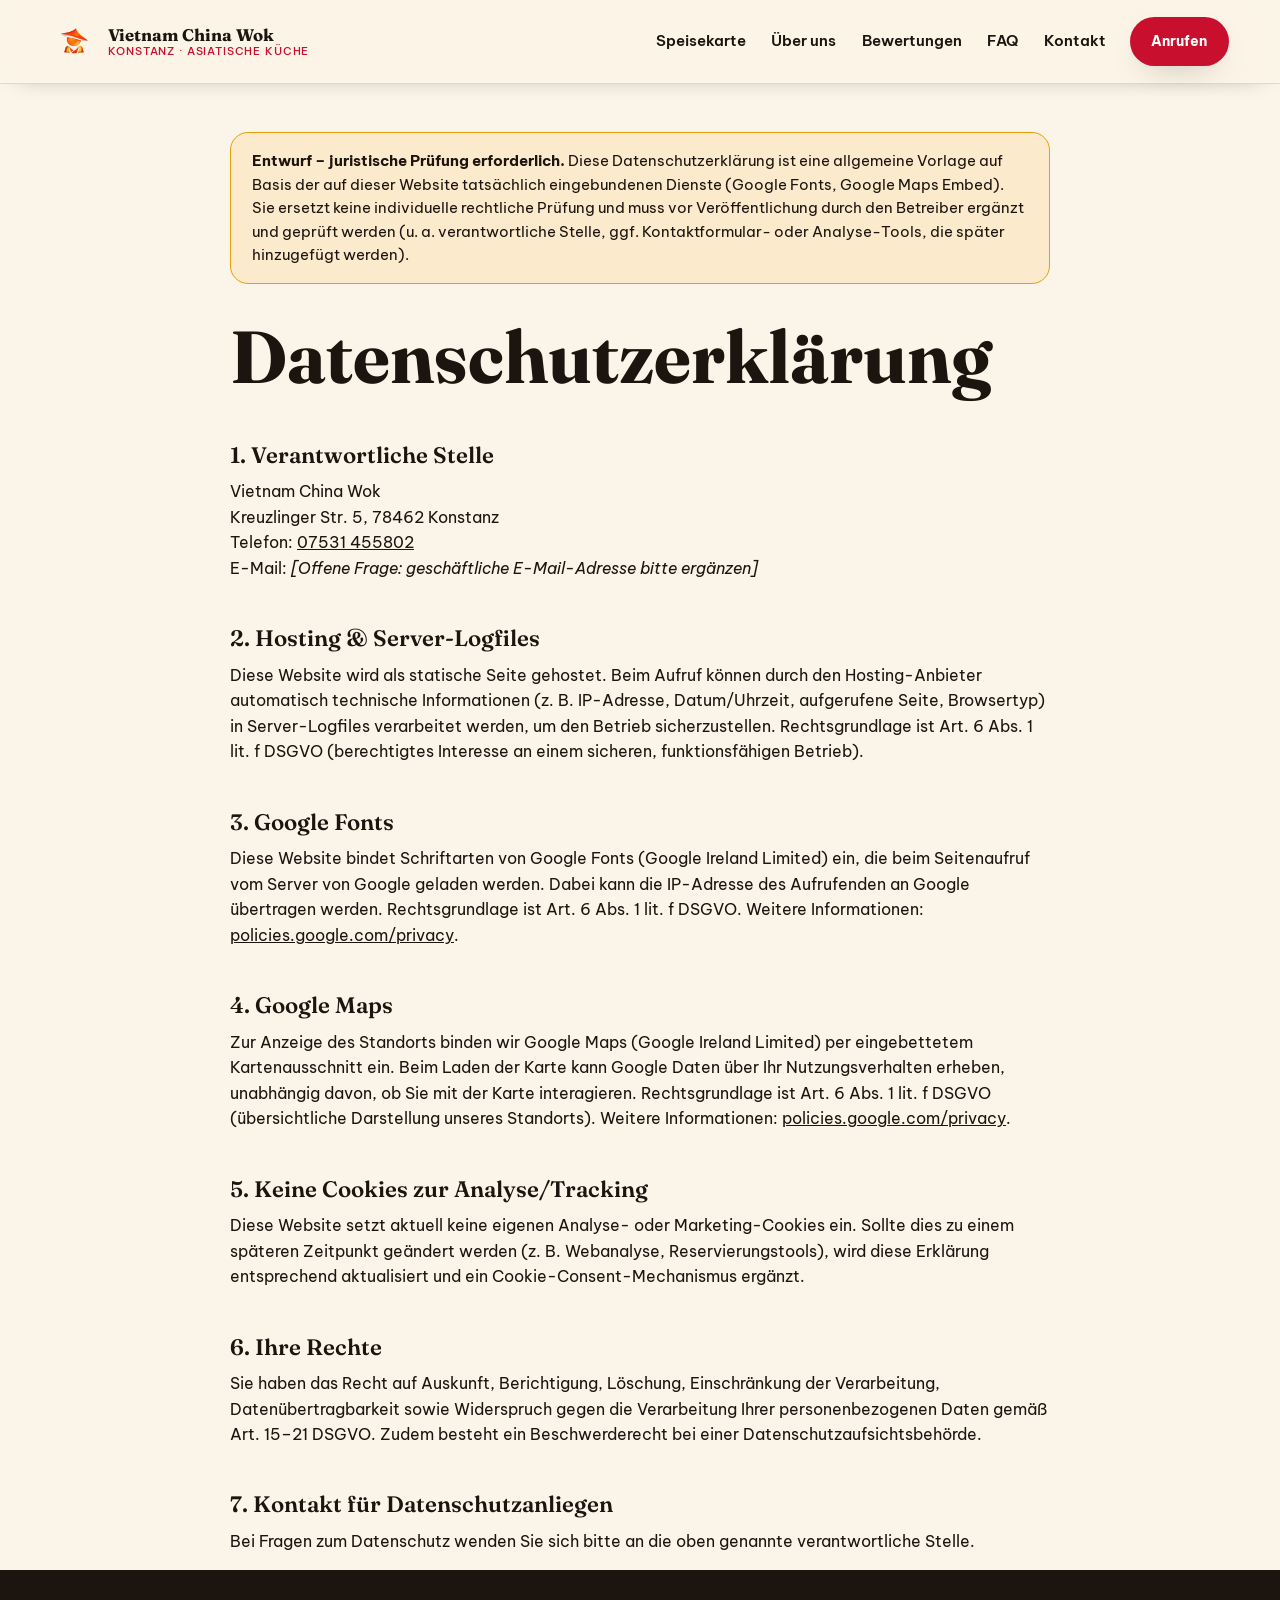
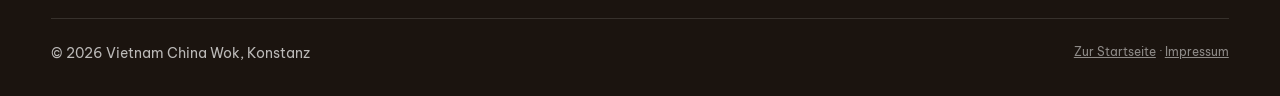
==== commit 930c6f5f: "Polish homepage and menu page based on feedback - Add the new chef-hat logo to the header on every p" ====
--- a/datenschutz.html
+++ b/datenschutz.html
@@ -18,7 +18,7 @@
 <header class="site-header site-header--solid">
   <div class="container">
     <a class="brand" href="index.html">
-      <span class="brand-mark" aria-hidden="true">V</span>
+      <img class="brand-mark" src="assets/icons/logo.webp" alt="" width="46" height="46">
       <span class="brand-name">Vietnam China Wok<span>Konstanz · Asiatische Küche</span></span>
     </a>
     <nav class="nav" id="primary-nav" data-open="false" aria-label="Hauptnavigation">
--- a/css/styles.css
+++ b/css/styles.css
@@ -248,16 +248,9 @@
 }
 
 .brand-mark {
-  width: 42px;
-  height: 42px;
-  border-radius: 12px;
-  background: var(--color-primary);
-  color: #fff;
-  display: grid;
-  place-items: center;
-  font-family: var(--font-display);
-  font-weight: 700;
-  font-size: 1.2rem;
+  width: 46px;
+  height: 46px;
+  object-fit: contain;
   flex-shrink: 0;
 }
 
@@ -336,7 +329,7 @@
 @media (max-width: 480px) {
   .brand-name { font-size: 0.88rem; white-space: normal; line-height: 1.2; }
   .brand-name span { display: none; }
-  .brand-mark { width: 36px; height: 36px; font-size: 1.05rem; }
+  .brand-mark { width: 38px; height: 38px; }
   .header-cta { gap: 0.5rem; }
   .header-cta .btn { padding: 0.65em 0.9em; font-size: 0.82rem; }
   .nav-toggle { width: 38px; height: 38px; }
@@ -570,23 +563,59 @@
    Testimonials
    ========================================================================== */
 
-.testimonial-grid {
-  display: grid;
-  grid-template-columns: repeat(3, 1fr);
-  gap: 1.5rem;
-}
+.testimonial-carousel { position: relative; }
+
+.testimonial-track {
+  display: flex;
+  gap: 1.4rem;
+  overflow-x: auto;
+  scroll-snap-type: x mandatory;
+  scroll-behavior: smooth;
+  padding-bottom: 1rem;
+  margin: 0 -1px;
+  cursor: grab;
+  scrollbar-width: thin;
+  scrollbar-color: var(--color-primary) var(--color-bg-alt);
+}
+.testimonial-track.is-dragging { cursor: grabbing; scroll-snap-type: none; scroll-behavior: auto; }
+.testimonial-track::-webkit-scrollbar { height: 6px; }
+.testimonial-track::-webkit-scrollbar-track { background: var(--color-bg-alt); border-radius: 999px; }
+.testimonial-track::-webkit-scrollbar-thumb { background: var(--color-primary); border-radius: 999px; }
 
 .testimonial-card {
+  flex: 0 0 auto;
+  width: min(300px, 78vw);
+  scroll-snap-align: start;
   background: var(--color-surface);
   border-radius: var(--radius-lg);
   padding: 1.8rem;
   box-shadow: var(--shadow-soft);
+  user-select: none;
 }
 
 .stars { color: var(--color-accent); letter-spacing: 0.15em; margin-bottom: 0.7em; font-size: 1rem; }
 .testimonial-card p { font-size: 0.98rem; color: var(--color-ink-soft); font-style: italic; }
 .testimonial-card footer { font-size: 0.82rem; font-weight: 700; color: var(--color-ink); margin-top: 0.8em; }
 
+.carousel-controls { display: flex; justify-content: flex-end; gap: 0.7rem; margin-top: 1.2rem; }
+.carousel-btn {
+  width: 44px; height: 44px;
+  border-radius: 50%;
+  border: 1px solid var(--color-line);
+  background: var(--color-surface);
+  color: var(--color-ink);
+  display: grid;
+  place-items: center;
+  cursor: pointer;
+  transition: background 0.2s ease, color 0.2s ease, border-color 0.2s ease;
+}
+.carousel-btn svg { width: 20px; height: 20px; }
+.carousel-btn:hover, .carousel-btn:focus-visible { background: var(--color-primary); border-color: var(--color-primary); color: #fff; }
+
+@media (prefers-reduced-motion: reduce) {
+  .testimonial-track { scroll-behavior: auto; }
+}
+
 .rating-banner {
   display: flex;
   gap: 2.4rem;
@@ -598,10 +627,6 @@
 }
 .rating-banner .rb-item strong { font-family: var(--font-display); font-size: 1.7rem; display: block; }
 .rating-banner .rb-item span { font-size: 0.8rem; color: var(--color-ink-soft); }
-
-@media (max-width: 960px) {
-  .testimonial-grid { grid-template-columns: 1fr; }
-}
 
 /* ==========================================================================
    FAQ
@@ -660,9 +685,10 @@
 .contact-row p, .contact-row a { color: rgba(255,255,255,0.78); text-decoration: none; font-size: 0.94rem; }
 .contact-row a:hover { color: var(--color-accent); }
 
-.hours-table { width: 100%; border-collapse: collapse; font-size: 0.94rem; }
-.hours-table td { padding: 0.35em 0; color: rgba(255,255,255,0.85); }
-.hours-table td:last-child { text-align: right; font-weight: 600; color: #fff; }
+.hours-table { border-collapse: collapse; font-size: 0.94rem; }
+.hours-table td { padding: 0.35em 0; color: rgba(255,255,255,0.85); white-space: nowrap; }
+.hours-table td:first-child { padding-right: 2.2rem; }
+.hours-table td:last-child { text-align: left; font-weight: 600; color: #fff; }
 
 .hours-note { font-size: 0.8rem; color: rgba(255,255,255,0.55); margin-top: -0.6rem; }
 
@@ -775,6 +801,17 @@
 .menu-hero-content h1 { color: #fff; max-width: 18ch; }
 .menu-hero-content .lede { color: rgba(255,255,255,0.85); max-width: 52ch; }
 
+.menu-page {
+  --mp-bg: #0A0908;
+  --mp-surface: #171310;
+  --mp-border: #2C251E;
+  --mp-text: #F3ECE3;
+  --mp-text-soft: #AFA599;
+  background: var(--mp-bg);
+  padding-bottom: 3rem;
+}
+.menu-page .container { color: var(--mp-text); }
+
 .menu-filters {
   display: flex;
   flex-wrap: wrap;
@@ -787,8 +824,9 @@
   gap: 0.4em;
   padding: 0.6em 1.1em;
   border-radius: 999px;
-  border: 1.5px solid var(--color-line);
-  background: var(--color-surface);
+  border: 1.5px solid var(--mp-border);
+  background: var(--mp-surface);
+  color: var(--mp-text);
   font-weight: 700;
   font-size: 0.86rem;
   cursor: pointer;
@@ -810,79 +848,94 @@
 .menu-jump a {
   font-size: 0.82rem;
   font-weight: 600;
-  color: var(--color-ink-soft);
+  color: var(--mp-text-soft);
   text-decoration: none;
   padding: 0.4em 0.85em;
   border-radius: 999px;
-  background: var(--color-bg-alt);
-}
-.menu-jump a:hover, .menu-jump a:focus-visible { color: var(--color-primary); background: var(--color-primary-soft); }
+  background: var(--mp-surface);
+  border: 1px solid var(--mp-border);
+}
+.menu-jump a:hover, .menu-jump a:focus-visible { color: #fff; background: var(--color-primary); border-color: var(--color-primary); }
+
+.menu-categories {
+  columns: 2;
+  column-gap: 1.5rem;
+}
+@media (max-width: 860px) {
+  .menu-categories { columns: 1; }
+}
 
 .menu-cat {
-  background: var(--color-surface);
+  display: inline-block;
+  width: 100%;
+  break-inside: avoid;
+  -webkit-column-break-inside: avoid;
+  background: var(--mp-surface);
+  border: 1px solid rgba(200, 16, 46, 0.4);
   border-radius: var(--radius-lg);
-  box-shadow: var(--shadow-soft);
-  margin-bottom: 1.4rem;
   overflow: hidden;
+  margin-bottom: 1.5rem;
   scroll-margin-top: calc(var(--header-h) + 1rem);
 }
 .menu-cat > summary {
   list-style: none;
   cursor: pointer;
-  padding: 1.3rem 1.6rem;
+  padding: 1.1rem 1.4rem;
   display: flex;
   align-items: center;
   gap: 0.9rem;
   font-family: var(--font-display);
   font-weight: 700;
-  font-size: 1.2rem;
-}
+  font-size: 1.1rem;
+  background: var(--mp-surface);
+  color: var(--mp-text);
+  border-bottom: 1px solid transparent;
+  transition: background 0.2s ease, border-color 0.2s ease;
+}
+.menu-cat > summary:hover { background: rgba(200, 16, 46, 0.08); }
+.menu-cat[open] > summary { border-bottom-color: rgba(200, 16, 46, 0.4); }
 .menu-cat > summary::-webkit-details-marker { display: none; }
-.menu-cat > summary .cat-icon { font-size: 1.4rem; }
-.menu-cat > summary .cat-count { margin-left: auto; font-family: var(--font-body); font-weight: 600; font-size: 0.8rem; color: var(--color-ink-soft); background: var(--color-bg-alt); padding: 0.3em 0.8em; border-radius: 999px; }
-.menu-cat > summary .chevron { flex-shrink: 0; width: 20px; height: 20px; transition: transform 0.25s ease; color: var(--color-ink-soft); }
+.menu-cat > summary .cat-count { margin-left: auto; font-family: var(--font-body); font-weight: 600; font-size: 0.76rem; color: var(--color-primary); background: rgba(200, 16, 46, 0.14); padding: 0.3em 0.8em; border-radius: 999px; white-space: nowrap; }
+.menu-cat > summary .chevron { flex-shrink: 0; width: 20px; height: 20px; transition: transform 0.25s ease; color: var(--color-primary); }
 .menu-cat[open] > summary .chevron { transform: rotate(180deg); }
-.menu-cat .cat-note { margin: -0.6rem 1.6rem 1rem; font-size: 0.86rem; color: var(--color-ink-soft); font-style: italic; }
+.menu-cat .cat-note { margin: 1rem 1.4rem 0; font-size: 0.84rem; color: var(--mp-text-soft); font-style: italic; }
 
 .dish-grid {
   display: grid;
-  grid-template-columns: repeat(2, 1fr);
-  gap: 0.9rem;
-  padding: 0 1.6rem 1.6rem;
-}
-@media (max-width: 720px) {
-  .dish-grid { grid-template-columns: 1fr; }
+  grid-template-columns: 1fr;
+  gap: 0.8rem;
+  padding: 1.1rem 1.4rem 1.4rem;
 }
 
 .dish-card {
-  border: 1px solid var(--color-line);
-  border-left: 4px solid var(--color-accent);
+  border: 1px solid var(--mp-border);
+  border-left: 3px solid var(--color-accent);
   border-radius: var(--radius-md);
-  padding: 1rem 1.2rem;
-  transition: transform 0.2s ease, box-shadow 0.2s ease, opacity 0.2s ease;
-}
-.dish-card:hover { transform: translateY(-3px); box-shadow: var(--shadow-soft); }
+  padding: 0.9rem 1.1rem;
+  transition: transform 0.2s ease, border-color 0.2s ease;
+}
+.dish-card:hover { transform: translateY(-2px); border-color: var(--color-primary); }
 .dish-card[data-spice="2"] { border-left-color: var(--color-primary); }
 .dish-card[data-spice="3"] { border-left-color: var(--color-primary-dark); }
 
 .dish-head { display: flex; justify-content: space-between; align-items: baseline; gap: 0.8rem; }
-.dish-name { font-weight: 700; font-size: 1rem; }
-.dish-no { color: var(--color-ink-soft); font-weight: 500; }
-.dish-price { font-weight: 700; color: var(--color-primary); white-space: nowrap; font-size: 1rem; }
-.dish-desc { font-size: 0.88rem; color: var(--color-ink-soft); margin-top: 0.3em; }
+.dish-name { font-weight: 700; font-size: 0.98rem; color: var(--mp-text); }
+.dish-no { color: var(--mp-text-soft); font-weight: 500; }
+.dish-price { font-weight: 700; color: var(--color-accent); white-space: nowrap; font-size: 1rem; }
+.dish-desc { font-size: 0.86rem; color: var(--mp-text-soft); margin-top: 0.3em; }
 
 .dish-meta { display: flex; align-items: center; flex-wrap: wrap; gap: 0.5rem; margin-top: 0.6em; }
 .spice-flames { font-size: 0.8rem; letter-spacing: 1px; }
-.veg-badge { font-size: 0.75rem; background: #E7F2DF; color: #3C6E2E; padding: 0.15em 0.6em; border-radius: 999px; font-weight: 700; }
+.veg-badge { font-size: 0.72rem; background: rgba(143, 209, 122, 0.16); color: #8FD17A; padding: 0.15em 0.6em; border-radius: 999px; font-weight: 700; }
 .allergen-badges { display: inline-flex; gap: 0.28em; flex-wrap: wrap; }
 .allergen-badge {
   display: inline-grid;
   place-items: center;
-  width: 20px; height: 20px;
+  width: 19px; height: 19px;
   border-radius: 50%;
-  background: var(--color-bg-alt);
-  color: var(--color-ink-soft);
-  font-size: 0.66rem;
+  background: var(--mp-border);
+  color: var(--mp-text-soft);
+  font-size: 0.64rem;
   font-weight: 700;
   cursor: help;
 }
@@ -895,8 +948,7 @@
   height: 260px;
   border-radius: var(--radius-lg);
   overflow: hidden;
-  margin: 2.2rem 0;
-  box-shadow: var(--shadow-soft);
+  margin: 1.5rem 0;
 }
 .menu-image-break img { width: 100%; height: 100%; object-fit: cover; }
 .menu-image-break .caption {
@@ -916,11 +968,12 @@
 }
 
 .allergen-legend {
-  margin-top: 2.4rem;
-  background: var(--color-surface);
+  margin-top: 1.5rem;
+  background: var(--mp-surface);
+  border: 1px solid var(--mp-border);
   border-radius: var(--radius-lg);
-  box-shadow: var(--shadow-soft);
   padding: 0;
+  color: var(--mp-text);
 }
 .allergen-legend > summary {
   list-style: none;
@@ -932,15 +985,26 @@
   gap: 0.6em;
 }
 .allergen-legend > summary::-webkit-details-marker { display: none; }
+.allergen-legend .chevron { color: var(--mp-text-soft); }
 .legend-grid {
   display: grid;
   grid-template-columns: repeat(2, 1fr);
   gap: 0.5rem 1.5rem;
   padding: 0 1.6rem 1.6rem;
   font-size: 0.88rem;
-  color: var(--color-ink-soft);
+  color: var(--mp-text-soft);
 }
 @media (max-width: 620px) { .legend-grid { grid-template-columns: 1fr; } }
+
+.menu-page .legal-notice {
+  background: var(--mp-surface);
+  border: 1px solid var(--mp-border);
+  color: var(--mp-text-soft);
+}
+.menu-page .legal-notice a { color: var(--color-accent); }
+.menu-page .lede { color: var(--mp-text-soft); }
+.menu-page .eyebrow { color: var(--color-accent); }
+.menu-page .eyebrow::before { background: var(--color-primary); }
 
 /* Utility ------------------------------------------------------------------ */
 .visually-hidden {
